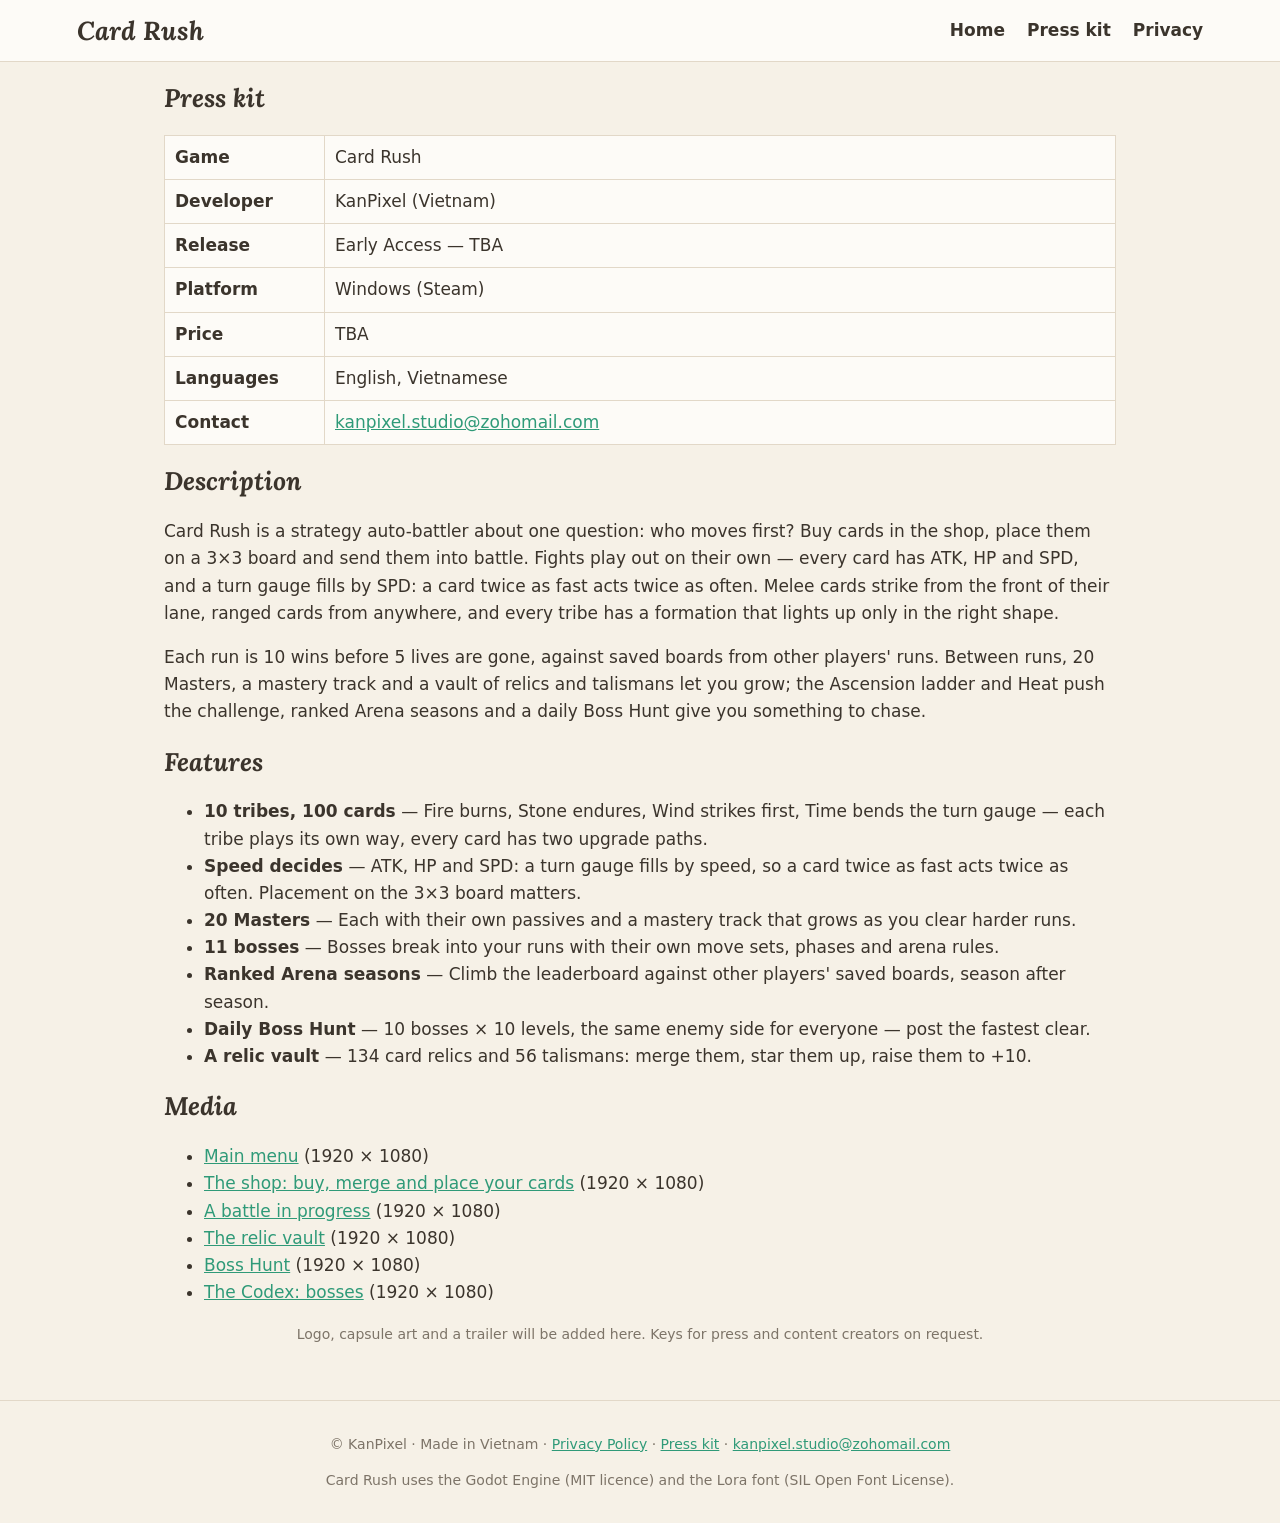
==== press.html @ 90bdc3b4 "Card Rush website: home, press kit, privacy policy" ====
<!doctype html>
<html lang="en">
<head>
<meta charset="utf-8">
<meta name="viewport" content="width=device-width, initial-scale=1">
<title>Card Rush — Press kit</title>
<meta name="description" content="Card Rush — a strategy auto-battler where speed decides the battle.">
<meta name="referrer" content="no-referrer">
<meta property="og:title" content="Card Rush — Press kit">
<meta property="og:description" content="Card Rush — a strategy auto-battler where speed decides the battle.">
<meta property="og:image" content="img/01_menu.jpg">
<link rel="stylesheet" href="style.css">
</head>
<body>
<header class="top"><a class="brand" href="index.html">Card Rush</a>
<nav><a href="index.html">Home</a><a href="press.html">Press kit</a><a href="privacy.html">Privacy</a></nav></header>
<main>

<section>
<h1>Press kit</h1>
<table class="facts">
<tr><th>Game</th><td>Card Rush</td></tr>
<tr><th>Developer</th><td>KanPixel (Vietnam)</td></tr>
<tr><th>Release</th><td>Early Access — TBA</td></tr>
<tr><th>Platform</th><td>Windows (Steam)</td></tr>
<tr><th>Price</th><td>TBA</td></tr>
<tr><th>Languages</th><td>English, Vietnamese</td></tr>
<tr><th>Contact</th><td><a href="mailto:kanpixel.studio@zohomail.com">kanpixel.studio@zohomail.com</a></td></tr>
</table>
<h2>Description</h2>
<p>Card Rush is a strategy auto-battler about one question: who moves first? Buy cards in the shop, place them on a
3×3 board and send them into battle. Fights play out on their own — every card has ATK, HP and SPD, and a turn gauge
fills by SPD: a card twice as fast acts twice as often. Melee cards strike from the front of their lane, ranged cards
from anywhere, and every tribe has a formation that lights up only in the right shape.</p>
<p>Each run is 10 wins before 5 lives are gone, against saved boards from other players' runs. Between runs, 20
Masters, a mastery track and a vault of relics and talismans let you grow; the Ascension ladder and Heat push the
challenge, ranked Arena seasons and a daily Boss Hunt give you something to chase.</p>
<h2>Features</h2><ul><li><b>10 tribes, 100 cards</b> — Fire burns, Stone endures, Wind strikes first, Time bends the turn gauge — each tribe plays its own way, every card has two upgrade paths.</li><li><b>Speed decides</b> — ATK, HP and SPD: a turn gauge fills by speed, so a card twice as fast acts twice as often. Placement on the 3×3 board matters.</li><li><b>20 Masters</b> — Each with their own passives and a mastery track that grows as you clear harder runs.</li><li><b>11 bosses</b> — Bosses break into your runs with their own move sets, phases and arena rules.</li><li><b>Ranked Arena seasons</b> — Climb the leaderboard against other players&#x27; saved boards, season after season.</li><li><b>Daily Boss Hunt</b> — 10 bosses × 10 levels, the same enemy side for everyone — post the fastest clear.</li><li><b>A relic vault</b> — 134 card relics and 56 talismans: merge them, star them up, raise them to +10.</li></ul>
<h2>Media</h2><ul><li><a href="img/01_menu.jpg">Main menu</a> (1920 × 1080)</li><li><a href="img/02_shop.jpg">The shop: buy, merge and place your cards</a> (1920 × 1080)</li><li><a href="img/03_battle.jpg">A battle in progress</a> (1920 × 1080)</li><li><a href="img/05_relic_vault.jpg">The relic vault</a> (1920 × 1080)</li><li><a href="img/06_boss_hunt.jpg">Boss Hunt</a> (1920 × 1080)</li><li><a href="img/07_codex_bosses.jpg">The Codex: bosses</a> (1920 × 1080)</li></ul>
<p class="faint">Logo, capsule art and a trailer will be added here. Keys for press and content creators on request.</p>
</section>

</main>
<footer>
<p>© KanPixel · Made in Vietnam · <a href="privacy.html">Privacy Policy</a> · <a href="press.html">Press kit</a> ·
<a href="mailto:kanpixel.studio@zohomail.com">kanpixel.studio@zohomail.com</a></p>
<p class="faint">Card Rush uses the Godot Engine (MIT licence) and the Lora font (SIL Open Font License).</p>
</footer>
</body>
</html>
---- style.css ----
@font-face { font-family: Lora; src: url(fonts/Lora-Italic.ttf); font-style: italic; font-weight: 400 700; }
:root { --paper: #f6f1e7; --card: #fdfbf7; --ink: #3b342c; --dim: #7d7468; --gold: #a8731a; --accent: #2f9a78; --line: #e2d8c8; }
* { box-sizing: border-box; }
body { margin: 0; background: var(--paper); color: var(--ink); font: 17px/1.6 system-ui, -apple-system, "Segoe UI", sans-serif; }
a { color: var(--accent); }
.top { display: flex; justify-content: space-between; align-items: center; padding: 14px 6vw; border-bottom: 1px solid var(--line); background: var(--card); }
.brand { font: italic 700 26px Lora, serif; color: var(--ink); text-decoration: none; }
nav a { margin-left: 22px; color: var(--ink); text-decoration: none; font-weight: 600; }
main { max-width: 1080px; margin: 0 auto; padding: 0 5vw 40px; }
h1, h2, h3 { font-family: Lora, serif; font-style: italic; line-height: 1.2; }
.hero { text-align: center; padding: 50px 0 10px; }
.hero h1 { font-size: 64px; margin: 0; }
.tag { color: var(--gold); font-weight: 700; letter-spacing: .12em; text-transform: uppercase; margin: 6px 0 18px; }
.lead { max-width: 720px; margin: 0 auto 24px; font-size: 19px; }
.buttons { margin: 18px 0 28px; }
.btn { display: inline-block; margin: 6px; padding: 12px 26px; border-radius: 6px; border: 1px solid var(--line); background: var(--card);
       color: var(--ink); text-decoration: none; font: italic 700 19px Lora, serif; }
.btn.primary { background: var(--accent); color: #fff; border-color: var(--accent); }
.btn.disabled { opacity: .8; }
.heroimg, .shots img { width: 100%; border-radius: 10px; border: 1px solid var(--line); box-shadow: 0 6px 20px rgba(60,40,20,.12); }
.feats { display: grid; grid-template-columns: repeat(auto-fit, minmax(240px, 1fr)); gap: 16px; }
.feat { background: var(--card); border: 1px solid var(--line); border-radius: 10px; padding: 14px 18px; }
.feat h3 { margin: 4px 0 6px; color: var(--gold); }
.feat p { margin: 0; color: var(--dim); }
.shots { display: grid; grid-template-columns: repeat(auto-fit, minmax(300px, 1fr)); gap: 16px; }
figure { margin: 0; } figcaption { color: var(--dim); font-size: 14px; margin-top: 4px; }
.small, .faint { color: var(--dim); font-size: 14px; text-align: center; }
table { border-collapse: collapse; width: 100%; margin: 12px 0; background: var(--card); }
th, td { border: 1px solid var(--line); padding: 8px 10px; text-align: left; vertical-align: top; }
.facts th { width: 160px; }
.policy h1 { margin-top: 40px; } .policy h2 { margin-top: 28px; color: var(--gold); }
code { background: #efe7da; padding: 1px 5px; border-radius: 4px; font-size: 90%; }
footer { border-top: 1px solid var(--line); padding: 18px 6vw; text-align: center; color: var(--dim); font-size: 14px; }
@media (max-width: 600px) { .hero h1 { font-size: 44px; } nav a { margin-left: 12px; } }
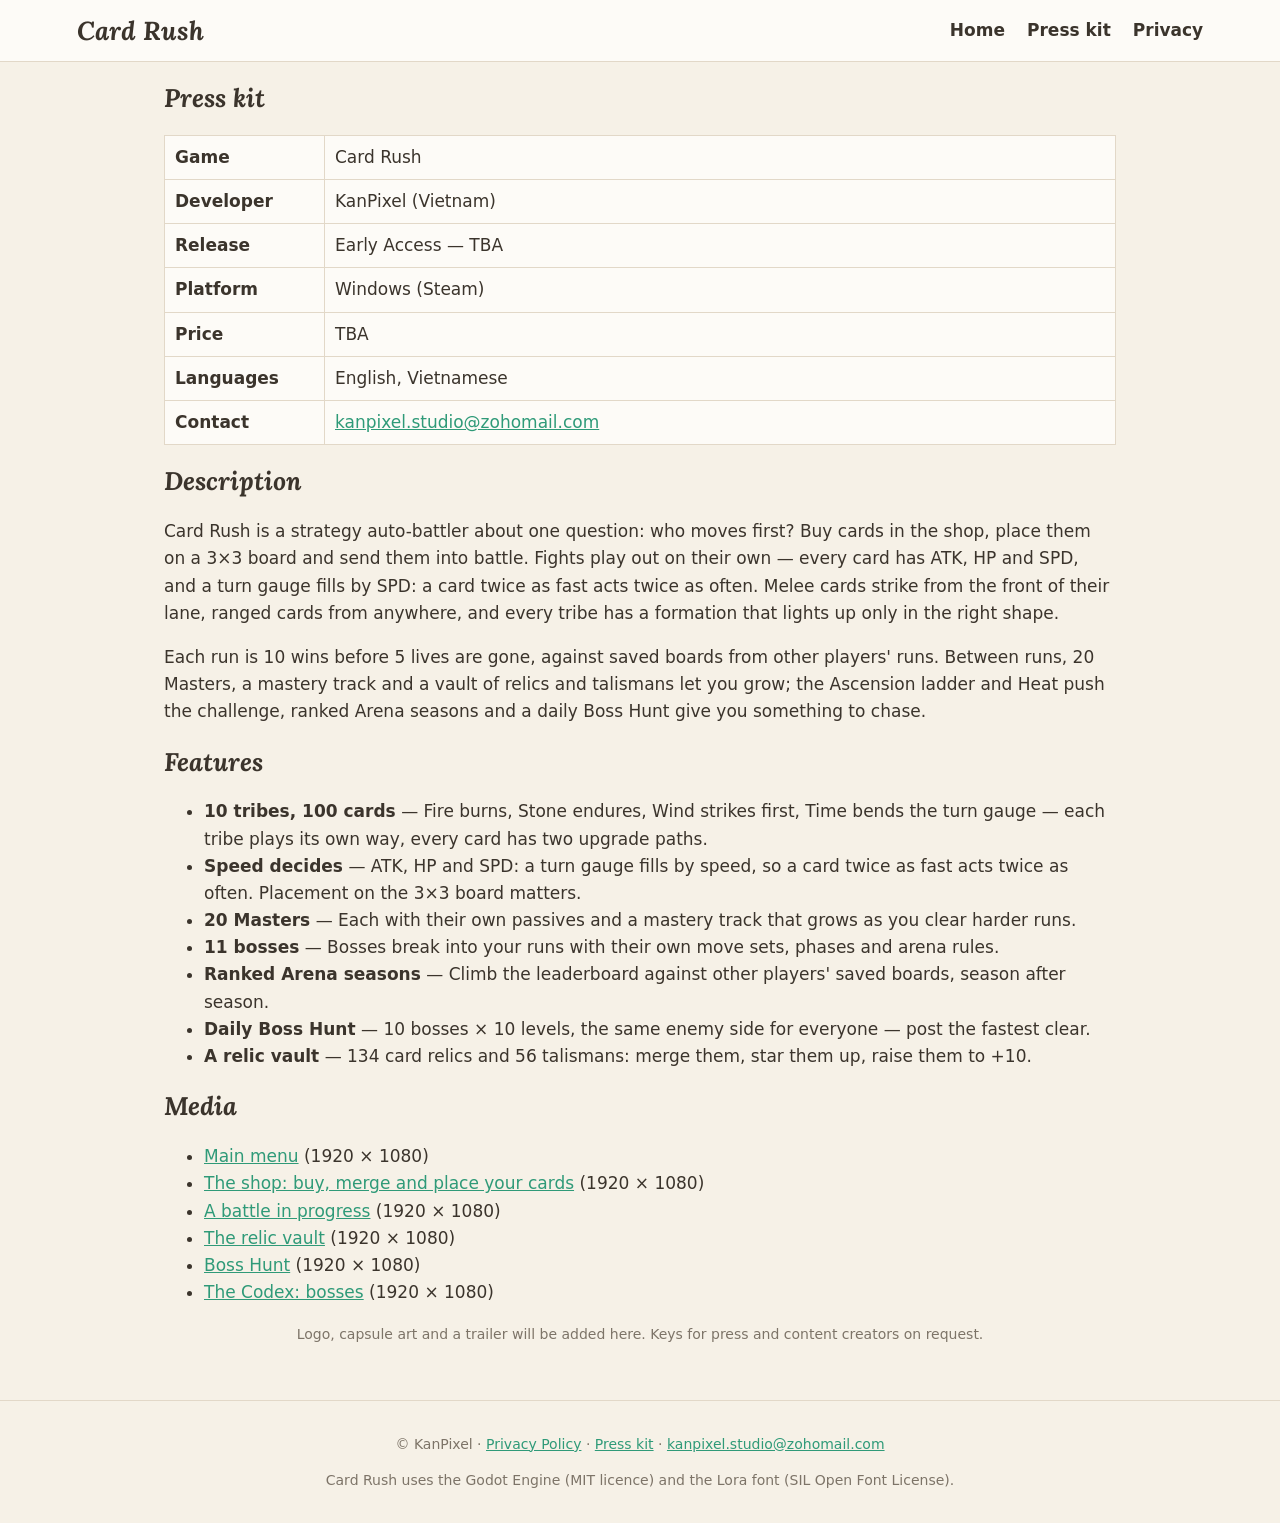
==== commit 2df4a0f2: "Footer: drop the 'Made in Vietnam' line" ====
--- a/press.html
+++ b/press.html
@@ -42,7 +42,7 @@
 
 </main>
 <footer>
-<p>© KanPixel · Made in Vietnam · <a href="privacy.html">Privacy Policy</a> · <a href="press.html">Press kit</a> ·
+<p>© KanPixel · <a href="privacy.html">Privacy Policy</a> · <a href="press.html">Press kit</a> ·
 <a href="mailto:kanpixel.studio@zohomail.com">kanpixel.studio@zohomail.com</a></p>
 <p class="faint">Card Rush uses the Godot Engine (MIT licence) and the Lora font (SIL Open Font License).</p>
 </footer>
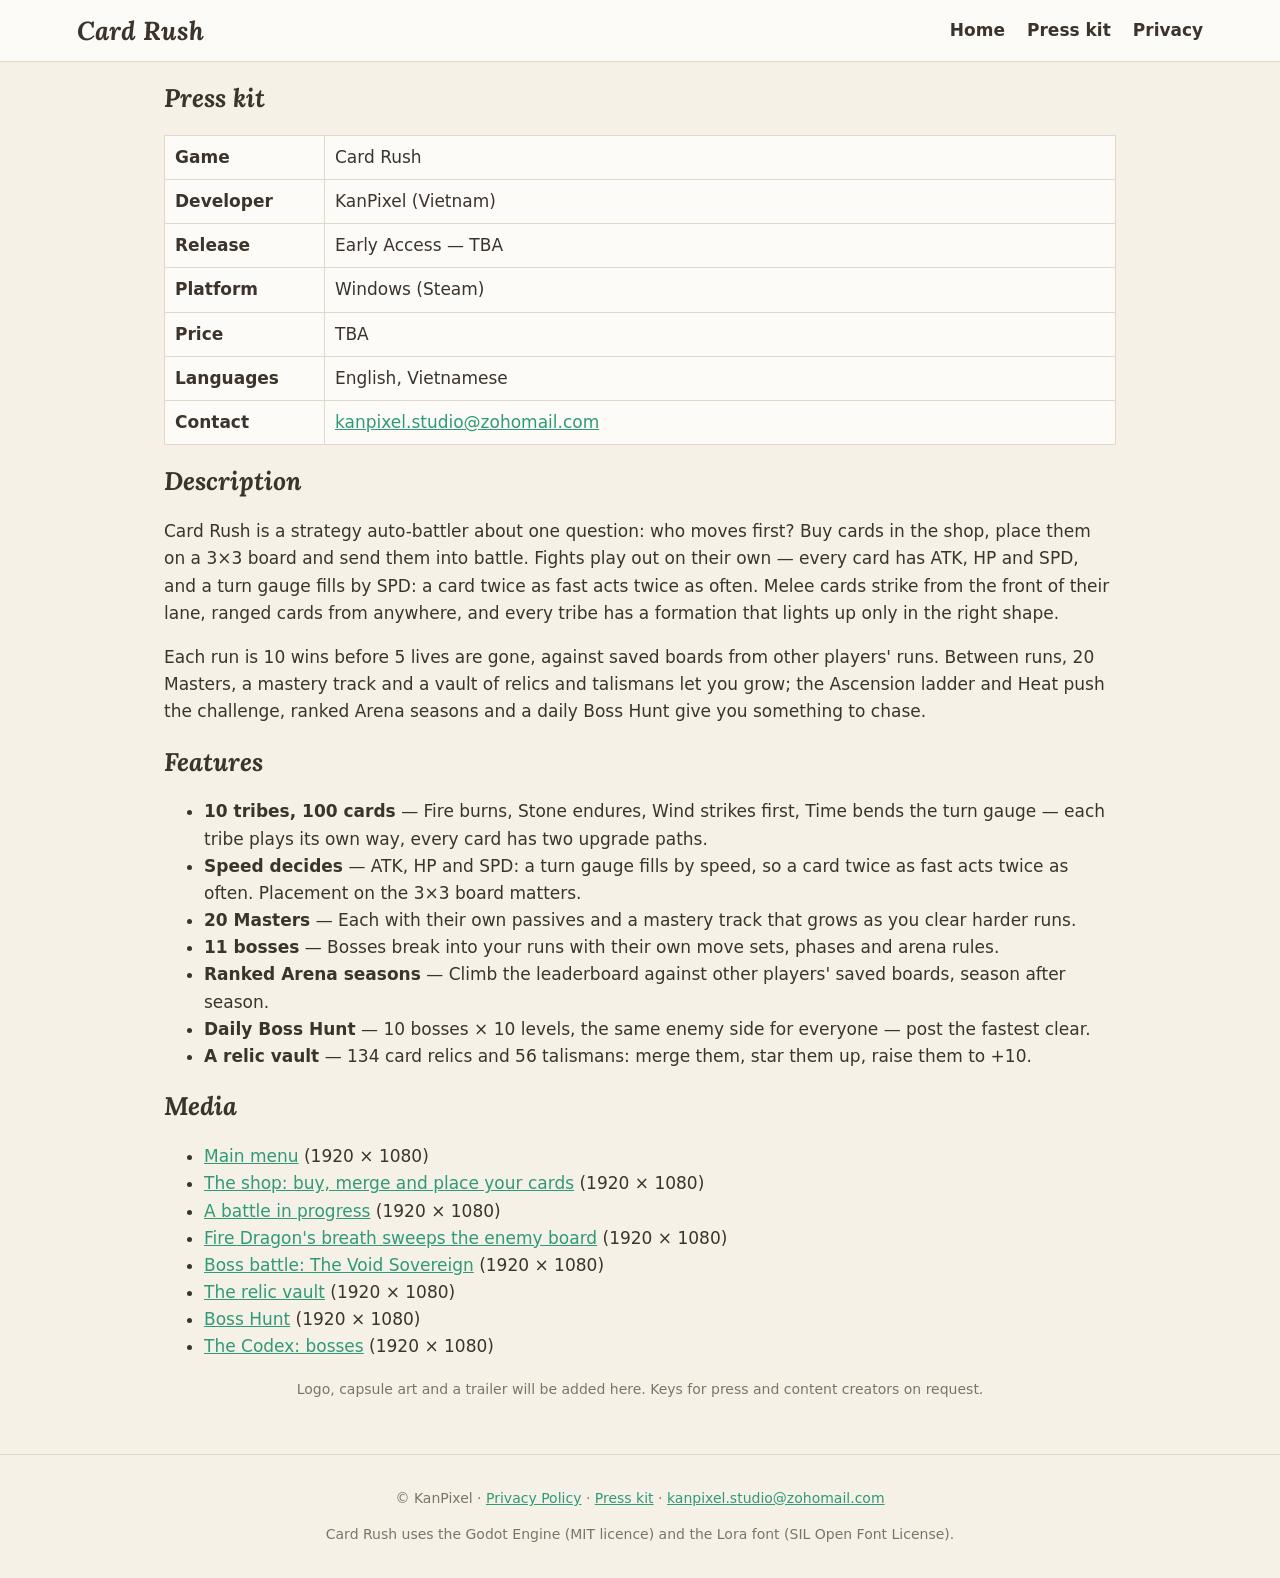
==== commit 87c5276d: "New battle, boss battle and shop screenshots" ====
--- a/press.html
+++ b/press.html
@@ -36,7 +36,7 @@
 Masters, a mastery track and a vault of relics and talismans let you grow; the Ascension ladder and Heat push the
 challenge, ranked Arena seasons and a daily Boss Hunt give you something to chase.</p>
 <h2>Features</h2><ul><li><b>10 tribes, 100 cards</b> — Fire burns, Stone endures, Wind strikes first, Time bends the turn gauge — each tribe plays its own way, every card has two upgrade paths.</li><li><b>Speed decides</b> — ATK, HP and SPD: a turn gauge fills by speed, so a card twice as fast acts twice as often. Placement on the 3×3 board matters.</li><li><b>20 Masters</b> — Each with their own passives and a mastery track that grows as you clear harder runs.</li><li><b>11 bosses</b> — Bosses break into your runs with their own move sets, phases and arena rules.</li><li><b>Ranked Arena seasons</b> — Climb the leaderboard against other players&#x27; saved boards, season after season.</li><li><b>Daily Boss Hunt</b> — 10 bosses × 10 levels, the same enemy side for everyone — post the fastest clear.</li><li><b>A relic vault</b> — 134 card relics and 56 talismans: merge them, star them up, raise them to +10.</li></ul>
-<h2>Media</h2><ul><li><a href="img/01_menu.jpg">Main menu</a> (1920 × 1080)</li><li><a href="img/02_shop.jpg">The shop: buy, merge and place your cards</a> (1920 × 1080)</li><li><a href="img/03_battle.jpg">A battle in progress</a> (1920 × 1080)</li><li><a href="img/05_relic_vault.jpg">The relic vault</a> (1920 × 1080)</li><li><a href="img/06_boss_hunt.jpg">Boss Hunt</a> (1920 × 1080)</li><li><a href="img/07_codex_bosses.jpg">The Codex: bosses</a> (1920 × 1080)</li></ul>
+<h2>Media</h2><ul><li><a href="img/01_menu.jpg">Main menu</a> (1920 × 1080)</li><li><a href="img/02_shop.jpg">The shop: buy, merge and place your cards</a> (1920 × 1080)</li><li><a href="img/03_battle.jpg">A battle in progress</a> (1920 × 1080)</li><li><a href="img/04_battle_late.jpg">Fire Dragon&#x27;s breath sweeps the enemy board</a> (1920 × 1080)</li><li><a href="img/08_boss_battle.jpg">Boss battle: The Void Sovereign</a> (1920 × 1080)</li><li><a href="img/05_relic_vault.jpg">The relic vault</a> (1920 × 1080)</li><li><a href="img/06_boss_hunt.jpg">Boss Hunt</a> (1920 × 1080)</li><li><a href="img/07_codex_bosses.jpg">The Codex: bosses</a> (1920 × 1080)</li></ul>
 <p class="faint">Logo, capsule art and a trailer will be added here. Keys for press and content creators on request.</p>
 </section>
 
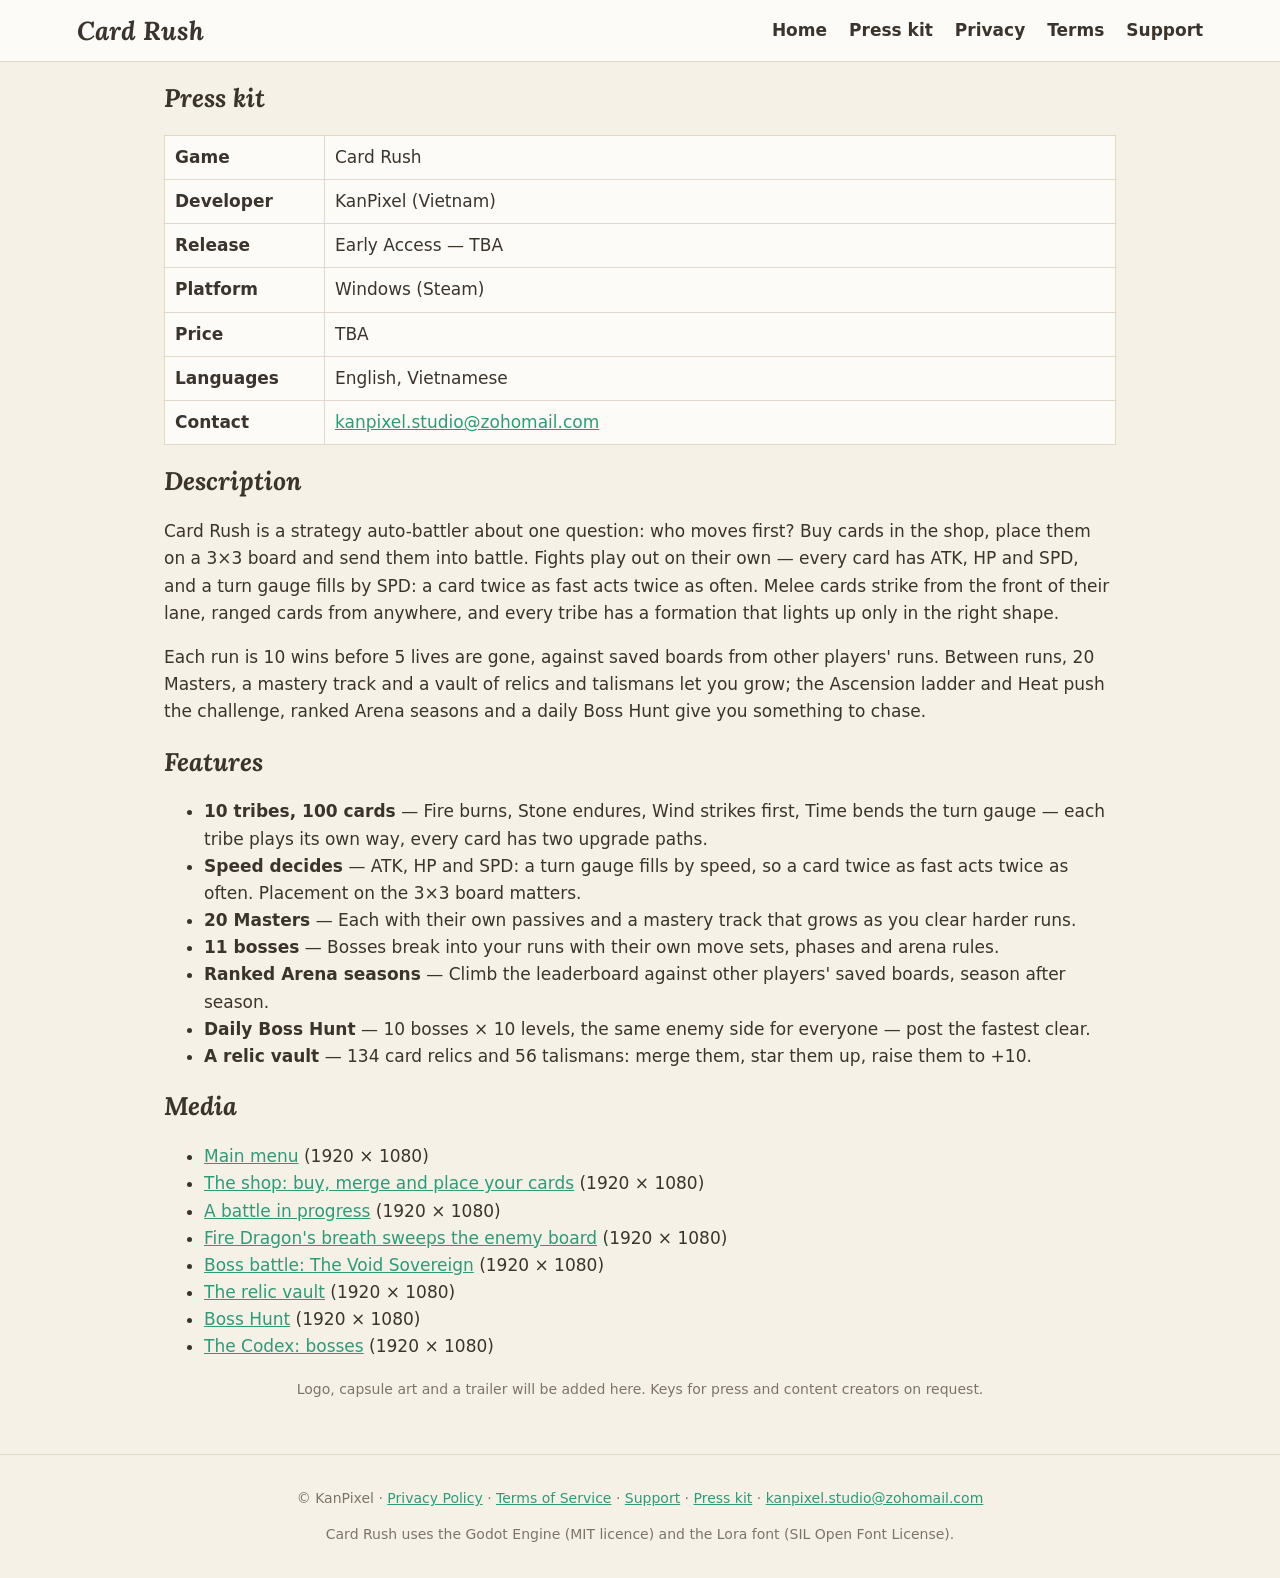
==== commit 2ee76120: "Privacy policy update (Apple / Google sign-in, Limited Use, US state rights), Terms of Service, Supp" ====
--- a/press.html
+++ b/press.html
@@ -13,7 +13,7 @@
 </head>
 <body>
 <header class="top"><a class="brand" href="index.html">Card Rush</a>
-<nav><a href="index.html">Home</a><a href="press.html">Press kit</a><a href="privacy.html">Privacy</a></nav></header>
+<nav><a href="index.html">Home</a><a href="press.html">Press kit</a><a href="privacy.html">Privacy</a><a href="terms.html">Terms</a><a href="support.html">Support</a></nav></header>
 <main>
 
 <section>
@@ -42,7 +42,7 @@
 
 </main>
 <footer>
-<p>© KanPixel · <a href="privacy.html">Privacy Policy</a> · <a href="press.html">Press kit</a> ·
+<p>© KanPixel · <a href="privacy.html">Privacy Policy</a> · <a href="terms.html">Terms of Service</a> · <a href="support.html">Support</a> · <a href="press.html">Press kit</a> ·
 <a href="mailto:kanpixel.studio@zohomail.com">kanpixel.studio@zohomail.com</a></p>
 <p class="faint">Card Rush uses the Godot Engine (MIT licence) and the Lora font (SIL Open Font License).</p>
 </footer>
